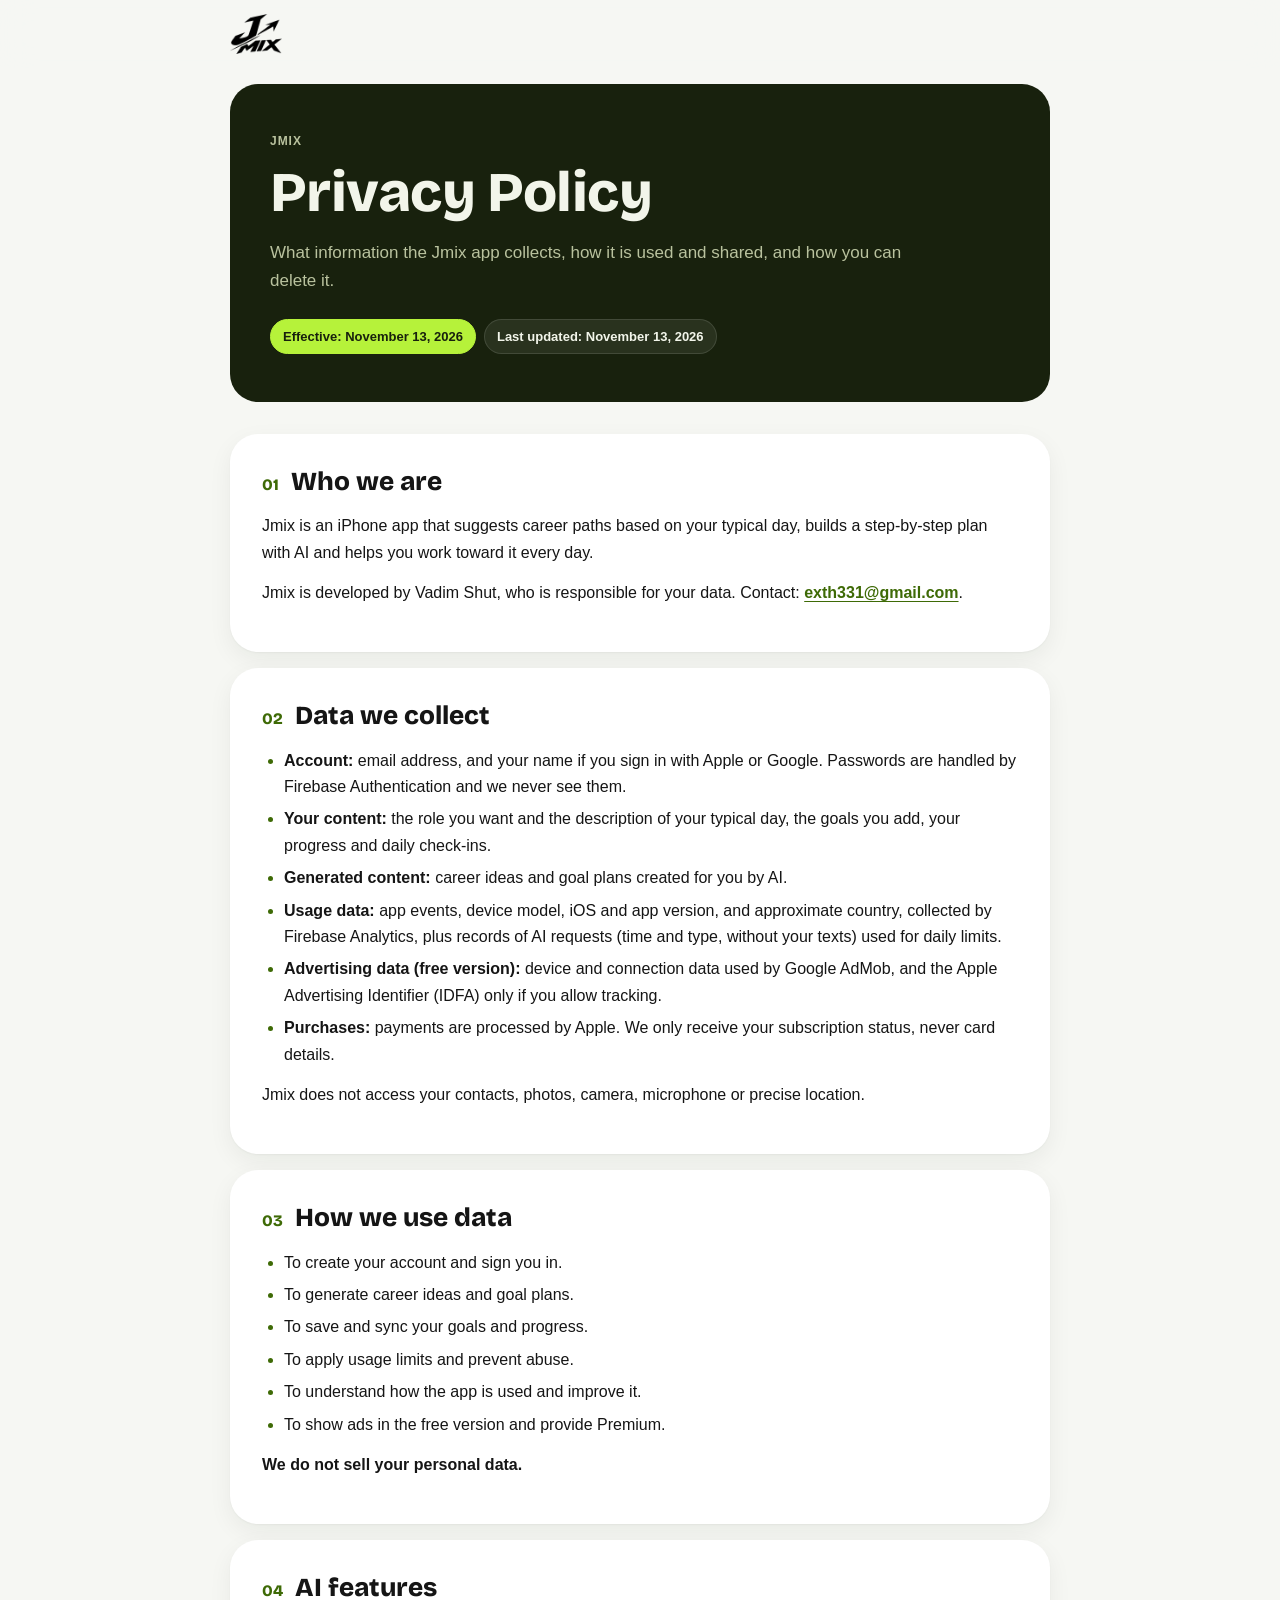
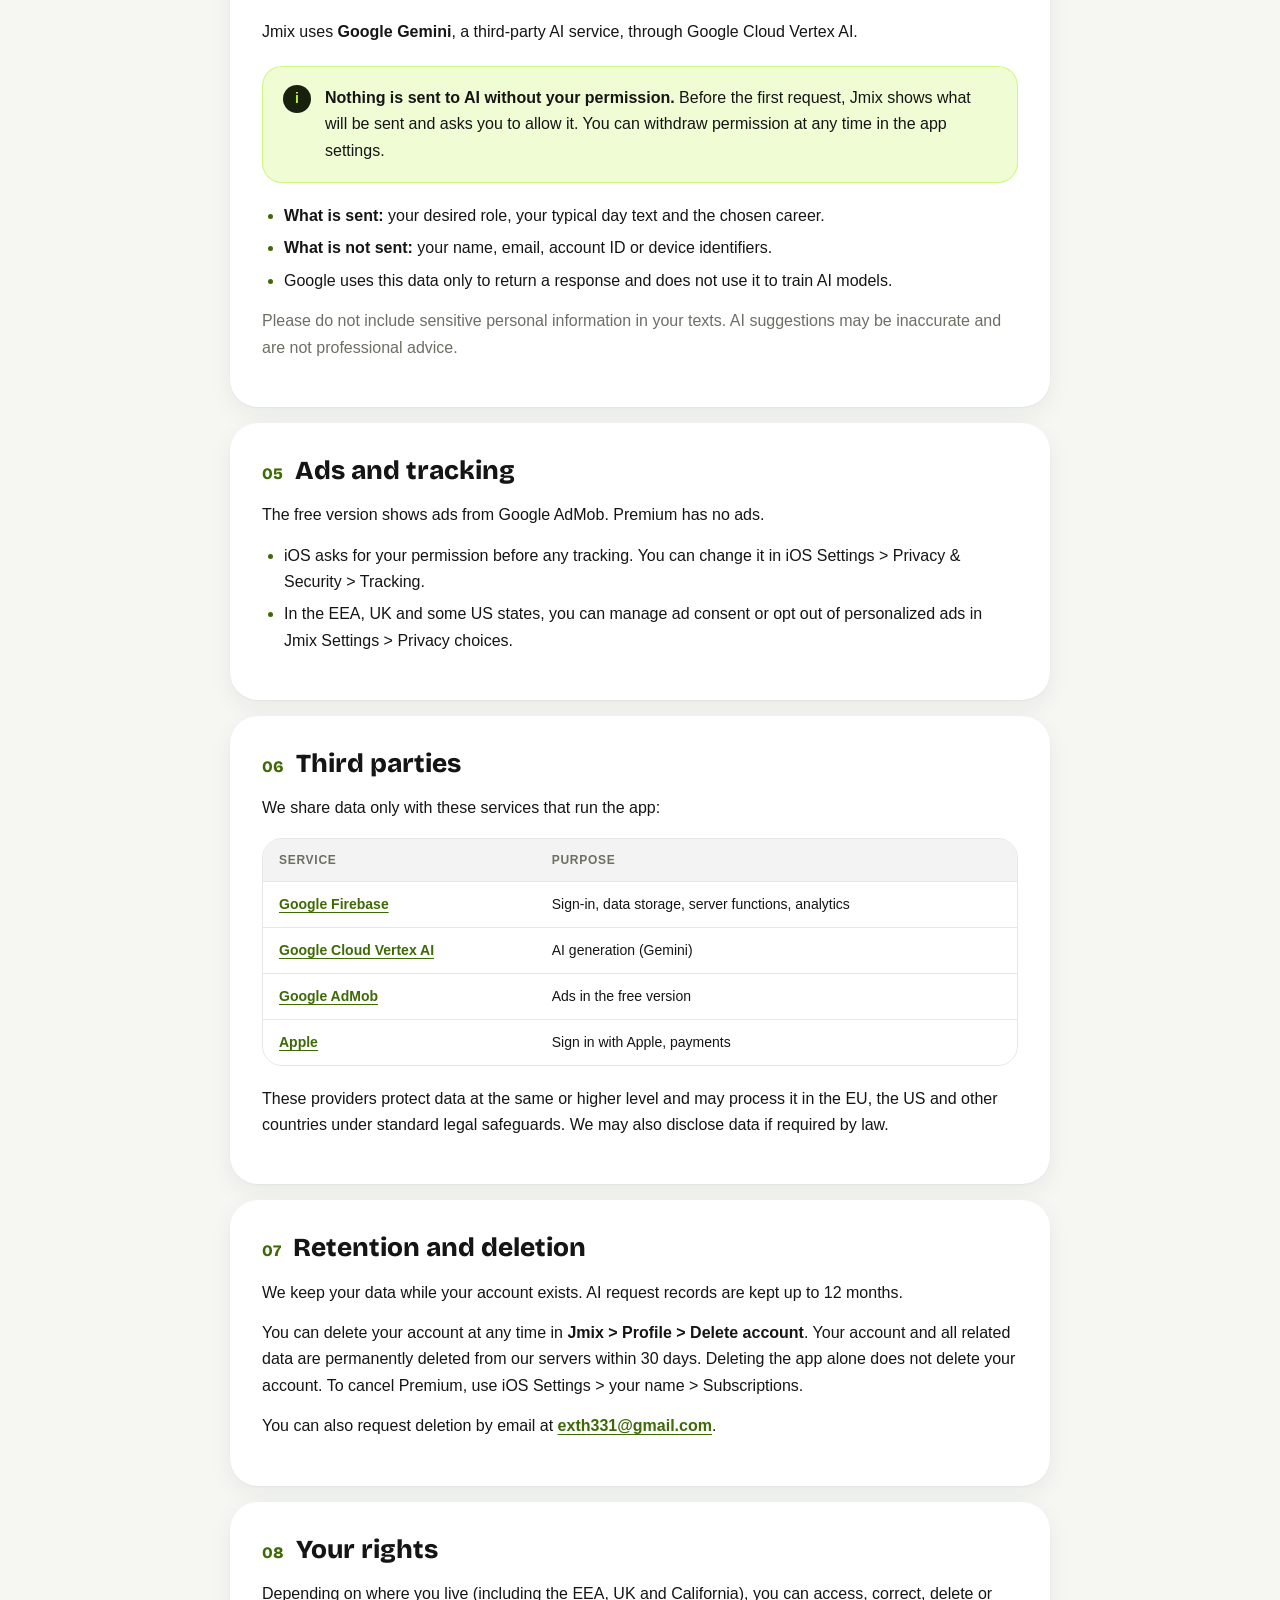
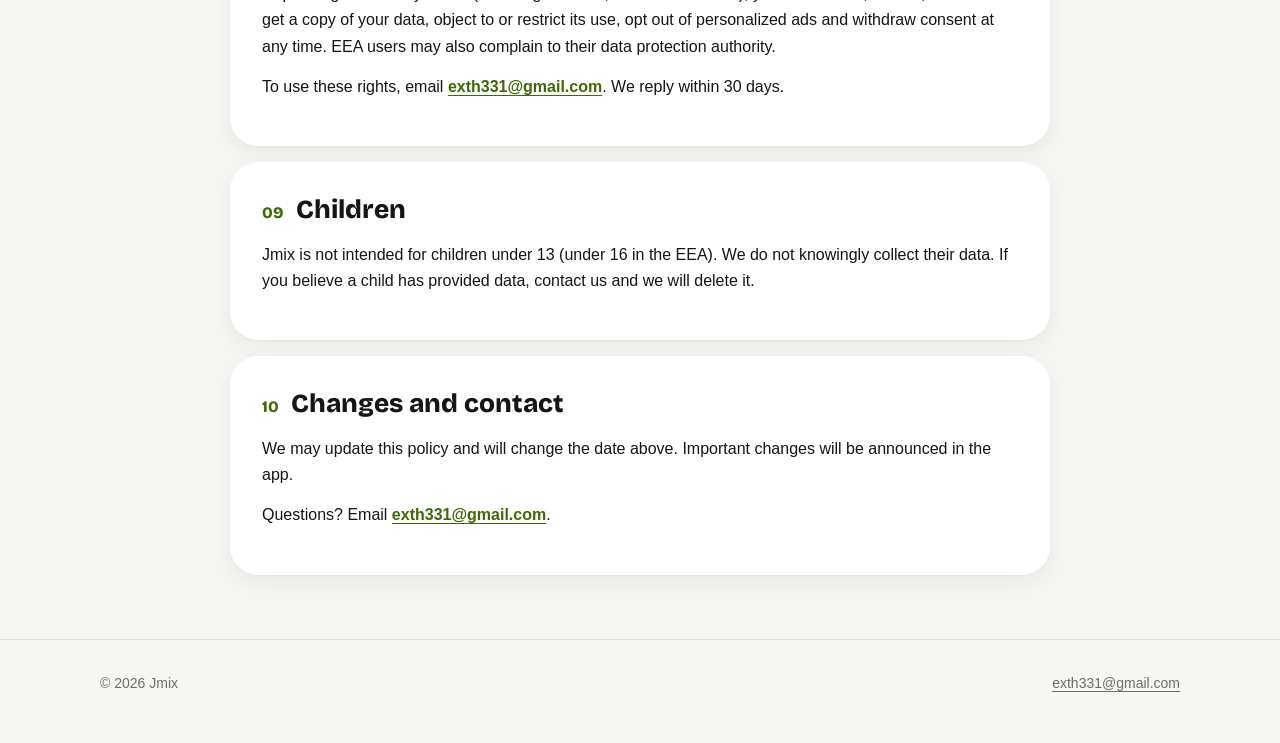
==== index.html @ 7ebbefd2 "Add Jmix privacy policy" ====
<!DOCTYPE html>
<html lang="en">
<head>
  <meta charset="utf-8">
  <meta name="viewport" content="width=device-width, initial-scale=1, viewport-fit=cover">
  <title>Privacy Policy - Jmix</title>
  <meta name="description" content="How the Jmix app collects, uses and protects your information.">
  <meta name="color-scheme" content="light dark">
  <meta name="theme-color" content="#f6f7f3" media="(prefers-color-scheme: light)">
  <meta name="theme-color" content="#050604" media="(prefers-color-scheme: dark)">
  <link rel="icon" type="image/png" href="assets/img/favicon.png">
  <link rel="apple-touch-icon" href="assets/img/apple-touch-icon.png">
  <link rel="preload" href="assets/fonts/BricolageGrotesque-ExtraBold.woff2" as="font" type="font/woff2" crossorigin>
  <link rel="stylesheet" href="assets/css/style.css">
</head>
<body>
  <div class="progress" aria-hidden="true"></div>

  <header class="site-header">
    <div class="container">
      <span class="brand">
        <img class="logo-light" src="assets/img/logo-black.png" alt="Jmix" width="240" height="182">
        <img class="logo-dark" src="assets/img/logo-white.png" alt="" width="240" height="182">
      </span>
    </div>
  </header>

  <main id="main" class="container">
    <section class="hero">
      <p class="eyebrow">Jmix</p>
      <h1>Privacy Policy</h1>
      <p class="hero-lead">What information the Jmix app collects, how it is used and shared, and how you can delete it.</p>
      <div class="meta">
        <span class="chip chip-tint">Effective: November 13, 2026</span>
        <span class="chip">Last updated: November 13, 2026</span>
      </div>
    </section>

    <div class="doc">

      <article class="content">
        <section class="section" id="who-we-are">
          <h2><span class="section-num">01</span>Who we are</h2>
          <p>Jmix is an iPhone app that suggests career paths based on your typical day, builds a step-by-step plan with AI and helps you work toward it every day.</p>
          <p>Jmix is developed by Vadim Shut, who is responsible for your data. Contact: <a href="mailto:exth331@gmail.com">exth331@gmail.com</a>.</p>
        </section>

        <section class="section" id="data-we-collect">
          <h2><span class="section-num">02</span>Data we collect</h2>
          <ul>
            <li><strong>Account:</strong> email address, and your name if you sign in with Apple or Google. Passwords are handled by Firebase Authentication and we never see them.</li>
            <li><strong>Your content:</strong> the role you want and the description of your typical day, the goals you add, your progress and daily check-ins.</li>
            <li><strong>Generated content:</strong> career ideas and goal plans created for you by AI.</li>
            <li><strong>Usage data:</strong> app events, device model, iOS and app version, and approximate country, collected by Firebase Analytics, plus records of AI requests (time and type, without your texts) used for daily limits.</li>
            <li><strong>Advertising data (free version):</strong> device and connection data used by Google AdMob, and the Apple Advertising Identifier (IDFA) only if you allow tracking.</li>
            <li><strong>Purchases:</strong> payments are processed by Apple. We only receive your subscription status, never card details.</li>
          </ul>
          <p>Jmix does not access your contacts, photos, camera, microphone or precise location.</p>
        </section>

        <section class="section" id="how-we-use">
          <h2><span class="section-num">03</span>How we use data</h2>
          <ul>
            <li>To create your account and sign you in.</li>
            <li>To generate career ideas and goal plans.</li>
            <li>To save and sync your goals and progress.</li>
            <li>To apply usage limits and prevent abuse.</li>
            <li>To understand how the app is used and improve it.</li>
            <li>To show ads in the free version and provide Premium.</li>
          </ul>
          <p><strong>We do not sell your personal data.</strong></p>
        </section>

        <section class="section" id="ai-features">
          <h2><span class="section-num">04</span>AI features</h2>
          <p>Jmix uses <strong>Google Gemini</strong>, a third-party AI service, through Google Cloud Vertex AI.</p>
          <div class="callout" role="note">
            <span class="callout-icon" aria-hidden="true">i</span>
            <p><strong>Nothing is sent to AI without your permission.</strong> Before the first request, Jmix shows what will be sent and asks you to allow it. You can withdraw permission at any time in the app settings.</p>
          </div>
          <ul>
            <li><strong>What is sent:</strong> your desired role, your typical day text and the chosen career.</li>
            <li><strong>What is not sent:</strong> your name, email, account ID or device identifiers.</li>
            <li>Google uses this data only to return a response and does not use it to train AI models.</li>
          </ul>
          <p class="muted">Please do not include sensitive personal information in your texts. AI suggestions may be inaccurate and are not professional advice.</p>
        </section>

        <section class="section" id="advertising">
          <h2><span class="section-num">05</span>Ads and tracking</h2>
          <p>The free version shows ads from Google AdMob. Premium has no ads.</p>
          <ul>
            <li>iOS asks for your permission before any tracking. You can change it in iOS Settings &gt; Privacy &amp; Security &gt; Tracking.</li>
            <li>In the EEA, UK and some US states, you can manage ad consent or opt out of personalized ads in Jmix Settings &gt; Privacy choices.</li>
          </ul>
        </section>

        <section class="section" id="third-parties">
          <h2><span class="section-num">06</span>Third parties</h2>
          <p>We share data only with these services that run the app:</p>
          <div class="table-wrap">
            <table>
              <thead>
                <tr><th scope="col">Service</th><th scope="col">Purpose</th></tr>
              </thead>
              <tbody>
                <tr><td><a href="https://firebase.google.com/support/privacy" target="_blank" rel="noopener">Google Firebase</a></td><td>Sign-in, data storage, server functions, analytics</td></tr>
                <tr><td><a href="https://cloud.google.com/terms/cloud-privacy-notice" target="_blank" rel="noopener">Google Cloud Vertex AI</a></td><td>AI generation (Gemini)</td></tr>
                <tr><td><a href="https://policies.google.com/technologies/ads" target="_blank" rel="noopener">Google AdMob</a></td><td>Ads in the free version</td></tr>
                <tr><td><a href="https://www.apple.com/legal/privacy/" target="_blank" rel="noopener">Apple</a></td><td>Sign in with Apple, payments</td></tr>
              </tbody>
            </table>
          </div>
          <p>These providers protect data at the same or higher level and may process it in the EU, the US and other countries under standard legal safeguards. We may also disclose data if required by law.</p>
        </section>

        <section class="section" id="retention">
          <h2><span class="section-num">07</span>Retention and deletion</h2>
          <p>We keep your data while your account exists. AI request records are kept up to 12 months.</p>
          <p>You can delete your account at any time in <strong>Jmix &gt; Profile &gt; Delete account</strong>. Your account and all related data are permanently deleted from our servers within 30 days. Deleting the app alone does not delete your account. To cancel Premium, use iOS Settings &gt; your name &gt; Subscriptions.</p>
          <p>You can also request deletion by email at <a href="mailto:exth331@gmail.com">exth331@gmail.com</a>.</p>
        </section>

        <section class="section" id="your-rights">
          <h2><span class="section-num">08</span>Your rights</h2>
          <p>Depending on where you live (including the EEA, UK and California), you can access, correct, delete or get a copy of your data, object to or restrict its use, opt out of personalized ads and withdraw consent at any time. EEA users may also complain to their data protection authority.</p>
          <p>To use these rights, email <a href="mailto:exth331@gmail.com">exth331@gmail.com</a>. We reply within 30 days.</p>
        </section>

        <section class="section" id="children">
          <h2><span class="section-num">09</span>Children</h2>
          <p>Jmix is not intended for children under 13 (under 16 in the EEA). We do not knowingly collect their data. If you believe a child has provided data, contact us and we will delete it.</p>
        </section>

        <section class="section" id="contact">
          <h2><span class="section-num">10</span>Changes and contact</h2>
          <p>We may update this policy and will change the date above. Important changes will be announced in the app.</p>
          <p>Questions? Email <a href="mailto:exth331@gmail.com">exth331@gmail.com</a>.</p>
        </section>
      </article>
    </div>
  </main>

  <footer class="site-footer">
    <div class="container">
      <span>&copy; <span data-year>2026</span> Jmix</span>
      <a href="mailto:exth331@gmail.com">exth331@gmail.com</a>
    </div>
  </footer>


  <script src="assets/js/main.js" defer></script>
</body>
</html>
---- assets/css/style.css ----
/* Jmix site. Colors and fonts follow the iOS app design system */

@font-face {
  font-family: "Bricolage Grotesque";
  src: url("../fonts/BricolageGrotesque-Bold.woff2") format("woff2");
  font-weight: 700;
  font-display: swap;
}

@font-face {
  font-family: "Bricolage Grotesque";
  src: url("../fonts/BricolageGrotesque-ExtraBold.woff2") format("woff2");
  font-weight: 800;
  font-display: swap;
}

:root {
  --bg-primary: #f6f7f3;
  --bg-secondary: #ffffff;
  --main-text: #151515;
  --text-secondary: #6b7062;
  --accent-text: #18210d;
  --tint: #b6f23a;
  --sf-on-light: #3e6a06;
  --sf-on-dark: #b9c29e;
  --border: rgba(24, 33, 13, 0.1);
  --shadow: 0 1px 2px rgba(24, 33, 13, 0.04), 0 8px 24px rgba(24, 33, 13, 0.06);

  --font-display: "Bricolage Grotesque", -apple-system, BlinkMacSystemFont, "Segoe UI", sans-serif;
  --font-body: -apple-system, BlinkMacSystemFont, "SF Pro Text", "Segoe UI", Roboto, Helvetica, Arial, sans-serif;

  --radius-l: 28px;
  --radius-m: 20px;
  --radius-s: 12px;
  --content: 1120px;
  --header-h: 68px;
}

@media (prefers-color-scheme: dark) {
  :root {
    --bg-primary: #050604;
    --bg-secondary: #15180f;
    --main-text: #f2f5ea;
    --text-secondary: #8d9384;
    --sf-on-light: #90c227;
    --border: rgba(242, 245, 234, 0.1);
    --shadow: none;
  }

  .hero {
    border: 1px solid rgba(182, 242, 58, 0.14);
  }
}

*,
*::before,
*::after {
  box-sizing: border-box;
}

html {
  scroll-behavior: smooth;
  scroll-padding-top: calc(var(--header-h) + 20px);
  -webkit-text-size-adjust: 100%;
}

@media (prefers-reduced-motion: reduce) {
  html {
    scroll-behavior: auto;
  }
}

body {
  margin: 0;
  background: var(--bg-primary);
  color: var(--main-text);
  font-family: var(--font-body);
  font-size: 16px;
  line-height: 1.65;
  -webkit-font-smoothing: antialiased;
}

img {
  max-width: 100%;
  display: block;
}

a {
  color: var(--sf-on-light);
  font-weight: 600;
  text-decoration: underline;
  text-decoration-thickness: 1px;
  text-underline-offset: 3px;
}

a:hover {
  text-decoration-thickness: 2px;
}

:focus-visible {
  outline: 3px solid var(--tint);
  outline-offset: 2px;
  border-radius: 6px;
}

.skip-link {
  position: absolute;
  left: 16px;
  top: -60px;
  z-index: 100;
  padding: 10px 16px;
  border-radius: var(--radius-s);
  background: var(--tint);
  color: var(--accent-text);
}

.skip-link:focus {
  top: 12px;
}

.container {
  width: 100%;
  max-width: var(--content);
  margin: 0 auto;
  padding: 0 20px;
}

/* Reading progress */
.progress {
  position: fixed;
  inset: 0 0 auto 0;
  height: 3px;
  z-index: 60;
  background: var(--tint);
  transform-origin: left;
  transform: scaleX(0);
}

/* Header */
.site-header {
  position: sticky;
  top: 0;
  z-index: 50;
  height: var(--header-h);
  background: color-mix(in srgb, var(--bg-primary) 82%, transparent);
  backdrop-filter: saturate(160%) blur(16px);
  -webkit-backdrop-filter: saturate(160%) blur(16px);
  border-bottom: 1px solid transparent;
  transition: border-color 0.2s;
}

.site-header.is-scrolled {
  border-bottom-color: var(--border);
}

.site-header .container {
  height: 100%;
  display: flex;
  align-items: center;
  justify-content: space-between;
  gap: 16px;
}

.brand {
  display: flex;
  align-items: center;
  text-decoration: none;
}

.brand img {
  height: 40px;
  width: auto;
}

.logo-light {
  display: block;
}

.logo-dark {
  display: none;
}

@media (prefers-color-scheme: dark) {
  .logo-light {
    display: none;
  }

  .logo-dark {
    display: block;
  }
}

.nav {
  display: flex;
  gap: 4px;
}

.nav a {
  padding: 8px 14px;
  border-radius: 999px;
  color: var(--text-secondary);
  font-size: 14px;
  text-decoration: none;
  transition: background 0.15s, color 0.15s;
}

.nav a:hover {
  color: var(--main-text);
  background: var(--border);
}

.nav a[aria-current="page"] {
  color: var(--accent-text);
  background: var(--tint);
}

/* Hero */
.hero {
  margin-top: 16px;
  padding: 48px 40px;
  border-radius: var(--radius-l);
  background: var(--accent-text);
  color: #f2f5ea;
  position: relative;
  overflow: hidden;
}

.eyebrow {
  margin: 0 0 12px;
  color: var(--sf-on-dark);
  font-size: 12px;
  font-weight: 700;
  letter-spacing: 0.08em;
  text-transform: uppercase;
}

.hero h1 {
  margin: 0;
  font-family: var(--font-display);
  font-weight: 800;
  font-size: clamp(36px, 6vw, 56px);
  line-height: 1.05;
  letter-spacing: -0.01em;
}

.hero-lead {
  max-width: 640px;
  margin: 16px 0 0;
  color: var(--sf-on-dark);
  font-size: 17px;
}

.meta {
  display: flex;
  flex-wrap: wrap;
  gap: 8px;
  margin-top: 24px;
}

.chip {
  display: inline-flex;
  align-items: center;
  gap: 6px;
  padding: 6px 12px;
  border-radius: 999px;
  background: rgba(242, 245, 234, 0.08);
  border: 1px solid rgba(242, 245, 234, 0.12);
  color: #f2f5ea;
  font-size: 13px;
  font-weight: 600;
}

.chip-tint {
  background: var(--tint);
  border-color: var(--tint);
  color: var(--accent-text);
}

/* Layout */
.doc {
  display: grid;
  grid-template-columns: 260px minmax(0, 1fr);
  gap: 32px;
  margin: 32px auto 64px;
}

.toc {
  position: sticky;
  top: calc(var(--header-h) + 20px);
  align-self: start;
  max-height: calc(100vh - var(--header-h) - 40px);
  overflow-y: auto;
  padding: 20px;
  border-radius: var(--radius-m);
  background: var(--bg-secondary);
  box-shadow: var(--shadow);
}

.toc-title {
  margin: 0 0 8px;
  color: var(--text-secondary);
  font-size: 12px;
  font-weight: 700;
  letter-spacing: 0.08em;
  text-transform: uppercase;
}

.toc ol {
  margin: 0;
  padding: 0;
  list-style: none;
  counter-reset: toc;
}

.toc li {
  counter-increment: toc;
}

.toc a {
  display: flex;
  gap: 10px;
  padding: 7px 10px;
  border-radius: 10px;
  color: var(--text-secondary);
  font-size: 14px;
  font-weight: 500;
  line-height: 1.35;
  text-decoration: none;
  transition: background 0.15s, color 0.15s;
}

.toc a::before {
  content: counter(toc, decimal-leading-zero);
  flex: none;
  min-width: 20px;
  font-variant-numeric: tabular-nums;
  opacity: 0.6;
}

.toc a:hover {
  color: var(--main-text);
  background: var(--border);
}

.toc a.is-active {
  color: var(--accent-text);
  background: var(--tint);
  font-weight: 600;
}

.toc-toggle {
  display: none;
}

/* Sections */
.section {
  padding: 32px;
  margin-bottom: 16px;
  border-radius: var(--radius-l);
  background: var(--bg-secondary);
  box-shadow: var(--shadow);
}

.section h2 {
  display: flex;
  align-items: baseline;
  gap: 12px;
  margin: 0 0 16px;
  font-family: var(--font-display);
  font-weight: 800;
  font-size: 26px;
  line-height: 1.2;
}

.section-num {
  flex: none;
  color: var(--sf-on-light);
  font-size: 16px;
}

.anchor {
  margin-left: auto;
  padding: 2px 8px;
  border: 0;
  border-radius: 8px;
  background: none;
  color: var(--text-secondary);
  font: 600 13px var(--font-body);
  cursor: pointer;
  opacity: 0;
  transition: opacity 0.15s, background 0.15s;
}

.section:hover .anchor,
.anchor:focus-visible {
  opacity: 1;
}

.anchor:hover {
  background: var(--border);
}

.section h3 {
  margin: 28px 0 8px;
  font-family: var(--font-display);
  font-weight: 700;
  font-size: 19px;
}

.section p,
.section ul {
  margin: 0 0 14px;
}

.section ul {
  padding-left: 22px;
}

.section li {
  margin-bottom: 6px;
}

.section li::marker {
  color: var(--sf-on-light);
}

.muted {
  color: var(--text-secondary);
}

.callout {
  display: flex;
  gap: 14px;
  margin: 20px 0;
  padding: 18px 20px;
  border-radius: var(--radius-m);
  background: color-mix(in srgb, var(--tint) 22%, var(--bg-secondary));
  border: 1px solid color-mix(in srgb, var(--tint) 55%, transparent);
}

.callout-icon {
  flex: none;
  width: 28px;
  height: 28px;
  display: grid;
  place-items: center;
  border-radius: 50%;
  background: var(--accent-text);
  color: var(--tint);
  font-weight: 800;
  font-size: 14px;
}

.callout p:last-child {
  margin-bottom: 0;
}

/* Tables */
.table-wrap {
  margin: 16px 0 20px;
  overflow-x: auto;
  border: 1px solid var(--border);
  border-radius: var(--radius-m);
}

table {
  width: 100%;
  border-collapse: collapse;
  font-size: 14px;
  line-height: 1.5;
}

th,
td {
  padding: 12px 16px;
  text-align: left;
  vertical-align: top;
  border-bottom: 1px solid var(--border);
}

tr:last-child td {
  border-bottom: 0;
}

th {
  background: color-mix(in srgb, var(--border) 50%, var(--bg-secondary));
  color: var(--text-secondary);
  font-size: 12px;
  font-weight: 700;
  letter-spacing: 0.06em;
  text-transform: uppercase;
  white-space: nowrap;
}

td:first-child {
  font-weight: 600;
  min-width: 150px;
}

/* Footer */
.site-footer {
  padding: 32px 0 48px;
  border-top: 1px solid var(--border);
  color: var(--text-secondary);
  font-size: 14px;
}

.site-footer .container {
  display: flex;
  flex-wrap: wrap;
  justify-content: space-between;
  gap: 12px;
}

.site-footer nav {
  display: flex;
  flex-wrap: wrap;
  gap: 16px;
}

.site-footer a {
  color: var(--text-secondary);
  font-weight: 500;
}

/* Back to top */
.to-top {
  position: fixed;
  right: 20px;
  bottom: 20px;
  z-index: 40;
  width: 48px;
  height: 48px;
  display: grid;
  place-items: center;
  border: 0;
  border-radius: 50%;
  background: var(--accent-text);
  color: var(--tint);
  box-shadow: 0 6px 20px rgba(0, 0, 0, 0.2);
  cursor: pointer;
  opacity: 0;
  transform: translateY(12px);
  pointer-events: none;
  transition: opacity 0.2s, transform 0.2s;
}

.to-top.is-visible {
  opacity: 1;
  transform: none;
  pointer-events: auto;
}

.toast {
  position: fixed;
  left: 50%;
  bottom: 24px;
  z-index: 70;
  padding: 10px 18px;
  border-radius: 999px;
  background: var(--accent-text);
  color: #f2f5ea;
  font-size: 14px;
  font-weight: 600;
  opacity: 0;
  transform: translate(-50%, 12px);
  pointer-events: none;
  transition: opacity 0.2s, transform 0.2s;
}

.toast.is-visible {
  opacity: 1;
  transform: translate(-50%, 0);
}

/* Mobile */
@media (max-width: 900px) {
  .doc {
    grid-template-columns: 1fr;
    gap: 16px;
  }

  .toc {
    position: static;
    max-height: none;
    padding: 0;
    overflow: hidden;
  }

  .toc-toggle {
    display: flex;
    width: 100%;
    align-items: center;
    justify-content: space-between;
    padding: 16px 20px;
    border: 0;
    background: none;
    color: var(--main-text);
    font: 700 16px var(--font-display);
    cursor: pointer;
  }

  .toc-toggle .chevron {
    transition: transform 0.2s;
  }

  .toc.is-open .toc-toggle .chevron {
    transform: rotate(180deg);
  }

  .toc .toc-title {
    display: none;
  }

  .toc ol {
    display: none;
    padding: 0 12px 12px;
  }

  .toc.is-open ol {
    display: block;
  }
}

@media (max-width: 600px) {
  .hero {
    padding: 36px 22px;
    border-radius: var(--radius-m);
  }

  .section {
    padding: 24px 20px;
    border-radius: var(--radius-m);
  }

  .section h2 {
    font-size: 22px;
  }

  .anchor {
    display: none;
  }
}

@media print {
  .site-header,
  .toc,
  .to-top,
  .progress,
  .anchor {
    display: none !important;
  }

  body {
    background: #fff;
    color: #000;
  }

  .doc {
    display: block;
  }

  .hero {
    background: none;
    color: #000;
    padding: 0;
  }

  .hero-lead {
    color: #000;
  }

  .section {
    box-shadow: none;
    padding: 0;
    margin-bottom: 24px;
  }
}

/* Single page: one centered column */
main.container,
.site-header .container {
  max-width: 860px;
}

.doc {
  display: block;
}
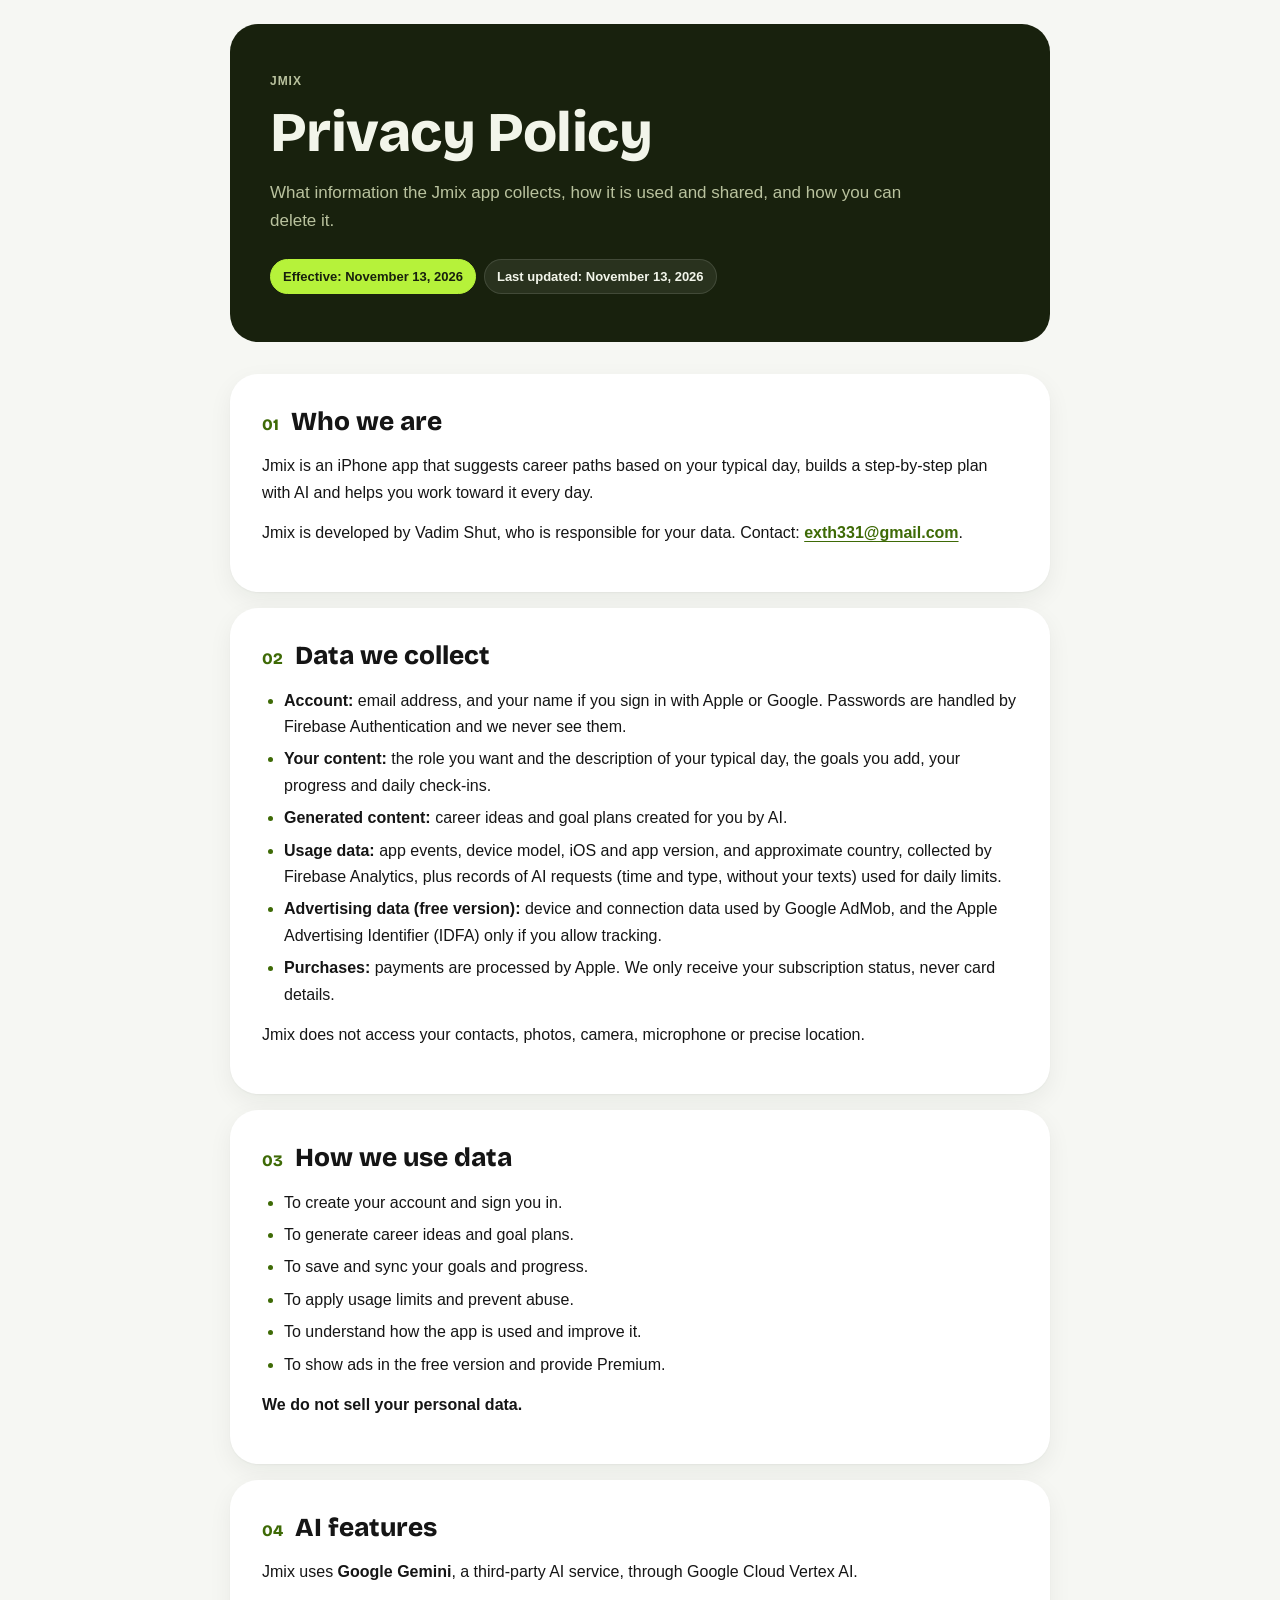
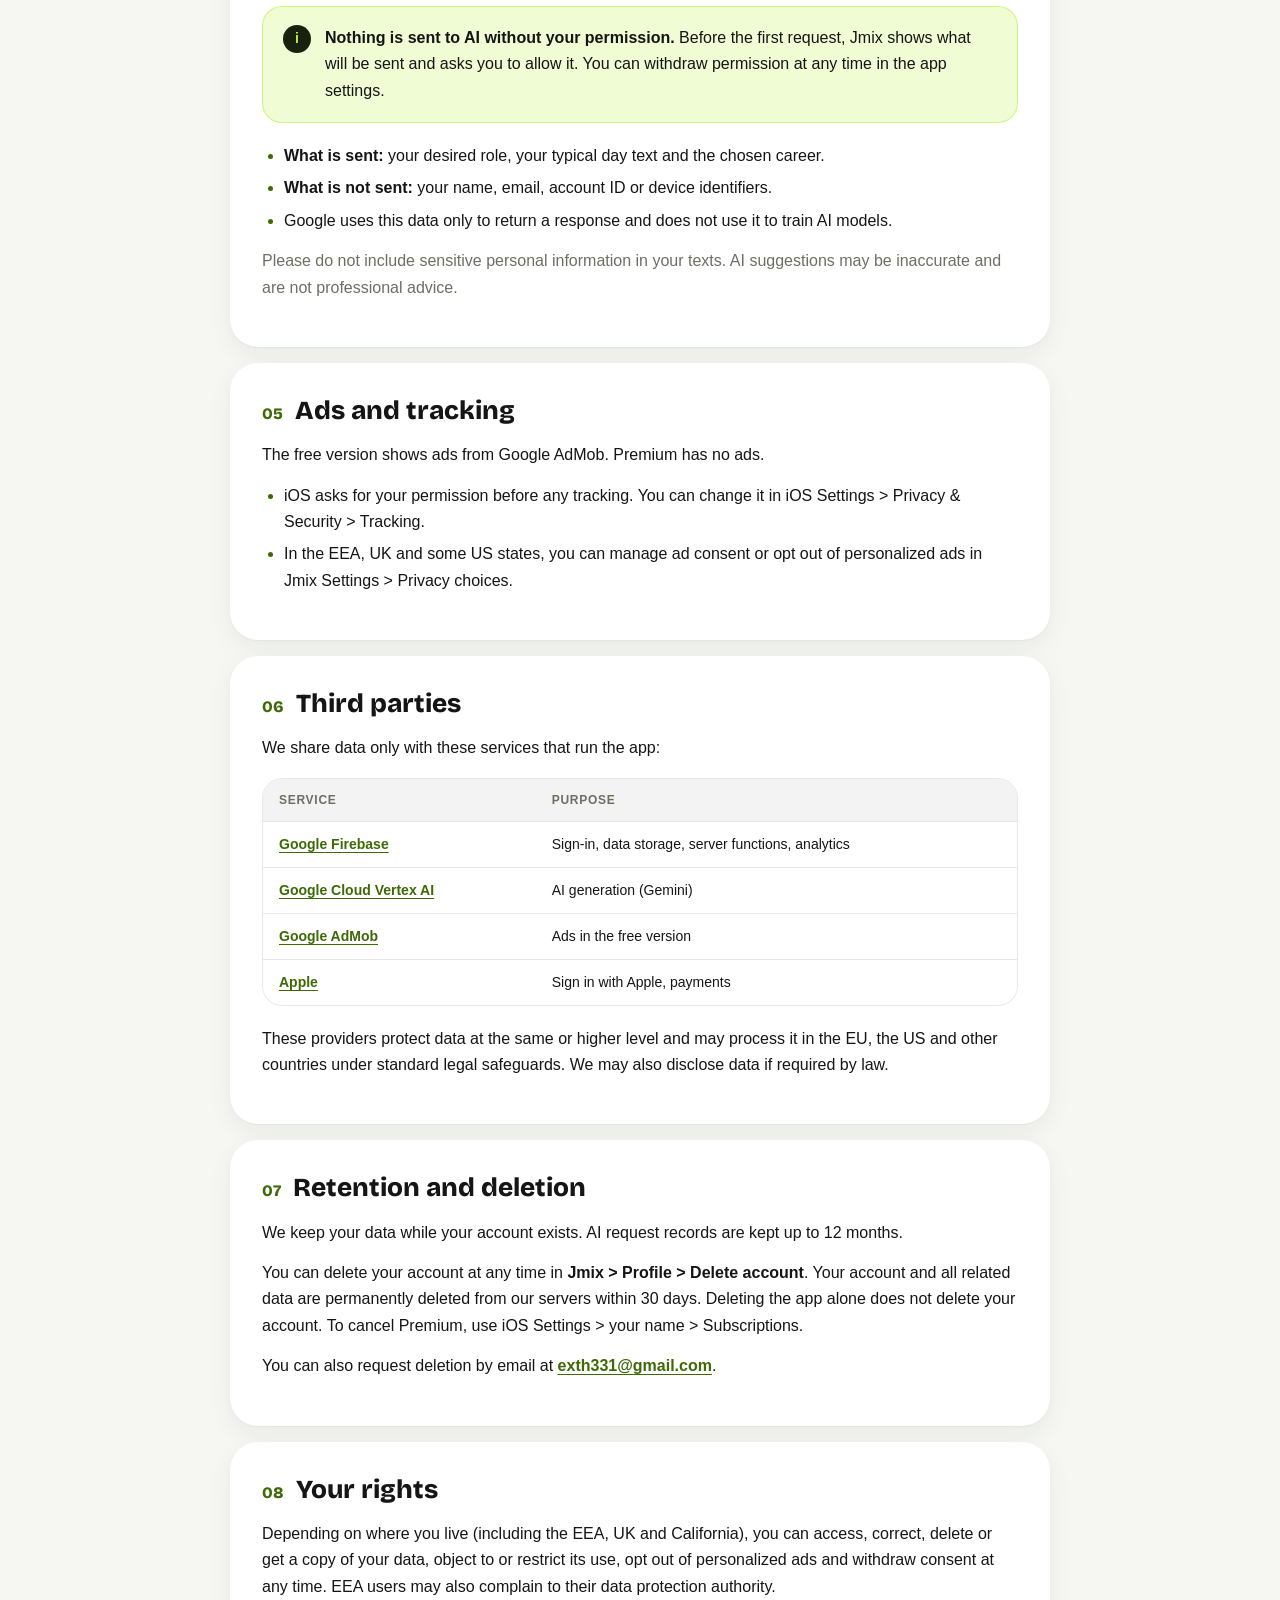
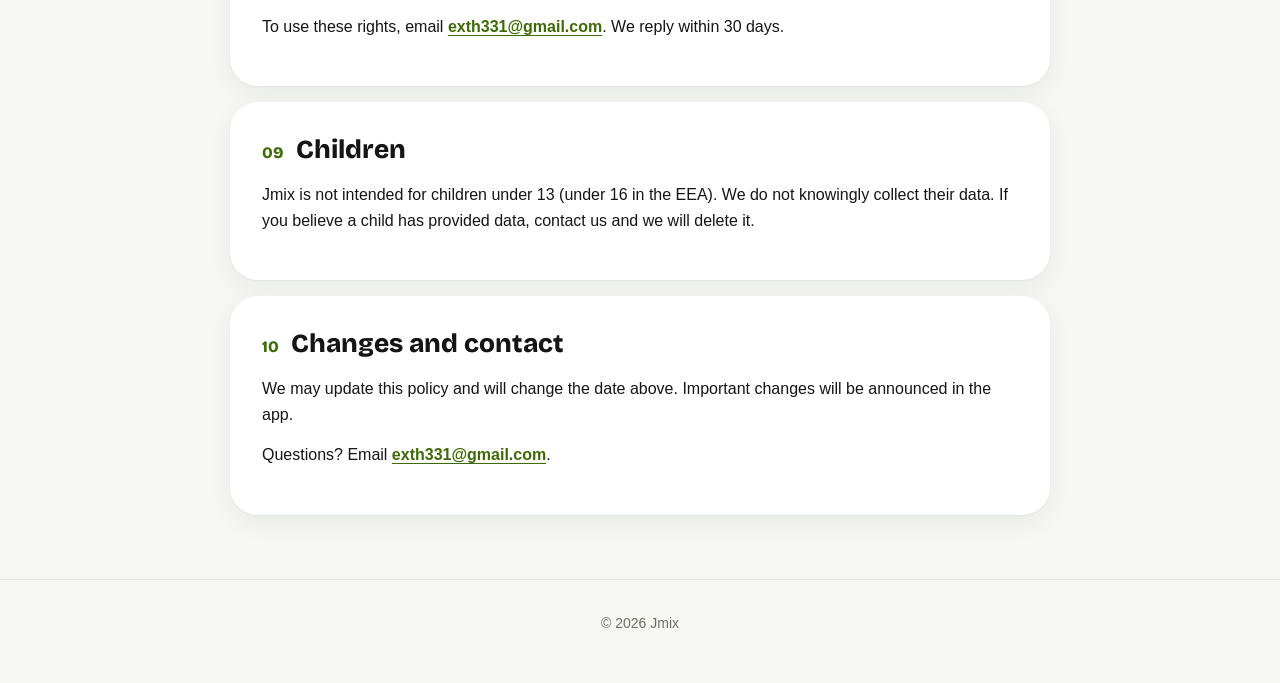
==== commit 81caab60: "Remove header and email from footer" ====
--- a/index.html
+++ b/index.html
@@ -15,15 +15,6 @@
 </head>
 <body>
   <div class="progress" aria-hidden="true"></div>
-
-  <header class="site-header">
-    <div class="container">
-      <span class="brand">
-        <img class="logo-light" src="assets/img/logo-black.png" alt="Jmix" width="240" height="182">
-        <img class="logo-dark" src="assets/img/logo-white.png" alt="" width="240" height="182">
-      </span>
-    </div>
-  </header>
 
   <main id="main" class="container">
     <section class="hero">
@@ -144,7 +135,6 @@
   <footer class="site-footer">
     <div class="container">
       <span>&copy; <span data-year>2026</span> Jmix</span>
-      <a href="mailto:exth331@gmail.com">exth331@gmail.com</a>
     </div>
   </footer>
 
--- a/assets/css/style.css
+++ b/assets/css/style.css
@@ -33,7 +33,6 @@
   --radius-m: 20px;
   --radius-s: 12px;
   --content: 1120px;
-  --header-h: 68px;
 }
 
 @media (prefers-color-scheme: dark) {
@@ -60,7 +59,7 @@
 
 html {
   scroll-behavior: smooth;
-  scroll-padding-top: calc(var(--header-h) + 20px);
+  scroll-padding-top: 20px;
   -webkit-text-size-adjust: 100%;
 }
 
@@ -136,87 +135,9 @@
   transform: scaleX(0);
 }
 
-/* Header */
-.site-header {
-  position: sticky;
-  top: 0;
-  z-index: 50;
-  height: var(--header-h);
-  background: color-mix(in srgb, var(--bg-primary) 82%, transparent);
-  backdrop-filter: saturate(160%) blur(16px);
-  -webkit-backdrop-filter: saturate(160%) blur(16px);
-  border-bottom: 1px solid transparent;
-  transition: border-color 0.2s;
-}
-
-.site-header.is-scrolled {
-  border-bottom-color: var(--border);
-}
-
-.site-header .container {
-  height: 100%;
-  display: flex;
-  align-items: center;
-  justify-content: space-between;
-  gap: 16px;
-}
-
-.brand {
-  display: flex;
-  align-items: center;
-  text-decoration: none;
-}
-
-.brand img {
-  height: 40px;
-  width: auto;
-}
-
-.logo-light {
-  display: block;
-}
-
-.logo-dark {
-  display: none;
-}
-
-@media (prefers-color-scheme: dark) {
-  .logo-light {
-    display: none;
-  }
-
-  .logo-dark {
-    display: block;
-  }
-}
-
-.nav {
-  display: flex;
-  gap: 4px;
-}
-
-.nav a {
-  padding: 8px 14px;
-  border-radius: 999px;
-  color: var(--text-secondary);
-  font-size: 14px;
-  text-decoration: none;
-  transition: background 0.15s, color 0.15s;
-}
-
-.nav a:hover {
-  color: var(--main-text);
-  background: var(--border);
-}
-
-.nav a[aria-current="page"] {
-  color: var(--accent-text);
-  background: var(--tint);
-}
-
 /* Hero */
 .hero {
-  margin-top: 16px;
+  margin-top: 24px;
   padding: 48px 40px;
   border-radius: var(--radius-l);
   background: var(--accent-text);
@@ -278,78 +199,7 @@
 
 /* Layout */
 .doc {
-  display: grid;
-  grid-template-columns: 260px minmax(0, 1fr);
-  gap: 32px;
   margin: 32px auto 64px;
-}
-
-.toc {
-  position: sticky;
-  top: calc(var(--header-h) + 20px);
-  align-self: start;
-  max-height: calc(100vh - var(--header-h) - 40px);
-  overflow-y: auto;
-  padding: 20px;
-  border-radius: var(--radius-m);
-  background: var(--bg-secondary);
-  box-shadow: var(--shadow);
-}
-
-.toc-title {
-  margin: 0 0 8px;
-  color: var(--text-secondary);
-  font-size: 12px;
-  font-weight: 700;
-  letter-spacing: 0.08em;
-  text-transform: uppercase;
-}
-
-.toc ol {
-  margin: 0;
-  padding: 0;
-  list-style: none;
-  counter-reset: toc;
-}
-
-.toc li {
-  counter-increment: toc;
-}
-
-.toc a {
-  display: flex;
-  gap: 10px;
-  padding: 7px 10px;
-  border-radius: 10px;
-  color: var(--text-secondary);
-  font-size: 14px;
-  font-weight: 500;
-  line-height: 1.35;
-  text-decoration: none;
-  transition: background 0.15s, color 0.15s;
-}
-
-.toc a::before {
-  content: counter(toc, decimal-leading-zero);
-  flex: none;
-  min-width: 20px;
-  font-variant-numeric: tabular-nums;
-  opacity: 0.6;
-}
-
-.toc a:hover {
-  color: var(--main-text);
-  background: var(--border);
-}
-
-.toc a.is-active {
-  color: var(--accent-text);
-  background: var(--tint);
-  font-weight: 600;
-}
-
-.toc-toggle {
-  display: none;
 }
 
 /* Sections */
@@ -376,28 +226,6 @@
   flex: none;
   color: var(--sf-on-light);
   font-size: 16px;
-}
-
-.anchor {
-  margin-left: auto;
-  padding: 2px 8px;
-  border: 0;
-  border-radius: 8px;
-  background: none;
-  color: var(--text-secondary);
-  font: 600 13px var(--font-body);
-  cursor: pointer;
-  opacity: 0;
-  transition: opacity 0.15s, background 0.15s;
-}
-
-.section:hover .anchor,
-.anchor:focus-visible {
-  opacity: 1;
-}
-
-.anchor:hover {
-  background: var(--border);
 }
 
 .section h3 {
@@ -506,122 +334,10 @@
 }
 
 .site-footer .container {
-  display: flex;
-  flex-wrap: wrap;
-  justify-content: space-between;
-  gap: 12px;
-}
-
-.site-footer nav {
-  display: flex;
-  flex-wrap: wrap;
-  gap: 16px;
-}
-
-.site-footer a {
-  color: var(--text-secondary);
-  font-weight: 500;
-}
-
-/* Back to top */
-.to-top {
-  position: fixed;
-  right: 20px;
-  bottom: 20px;
-  z-index: 40;
-  width: 48px;
-  height: 48px;
-  display: grid;
-  place-items: center;
-  border: 0;
-  border-radius: 50%;
-  background: var(--accent-text);
-  color: var(--tint);
-  box-shadow: 0 6px 20px rgba(0, 0, 0, 0.2);
-  cursor: pointer;
-  opacity: 0;
-  transform: translateY(12px);
-  pointer-events: none;
-  transition: opacity 0.2s, transform 0.2s;
-}
-
-.to-top.is-visible {
-  opacity: 1;
-  transform: none;
-  pointer-events: auto;
-}
-
-.toast {
-  position: fixed;
-  left: 50%;
-  bottom: 24px;
-  z-index: 70;
-  padding: 10px 18px;
-  border-radius: 999px;
-  background: var(--accent-text);
-  color: #f2f5ea;
-  font-size: 14px;
-  font-weight: 600;
-  opacity: 0;
-  transform: translate(-50%, 12px);
-  pointer-events: none;
-  transition: opacity 0.2s, transform 0.2s;
-}
-
-.toast.is-visible {
-  opacity: 1;
-  transform: translate(-50%, 0);
+  text-align: center;
 }
 
 /* Mobile */
-@media (max-width: 900px) {
-  .doc {
-    grid-template-columns: 1fr;
-    gap: 16px;
-  }
-
-  .toc {
-    position: static;
-    max-height: none;
-    padding: 0;
-    overflow: hidden;
-  }
-
-  .toc-toggle {
-    display: flex;
-    width: 100%;
-    align-items: center;
-    justify-content: space-between;
-    padding: 16px 20px;
-    border: 0;
-    background: none;
-    color: var(--main-text);
-    font: 700 16px var(--font-display);
-    cursor: pointer;
-  }
-
-  .toc-toggle .chevron {
-    transition: transform 0.2s;
-  }
-
-  .toc.is-open .toc-toggle .chevron {
-    transform: rotate(180deg);
-  }
-
-  .toc .toc-title {
-    display: none;
-  }
-
-  .toc ol {
-    display: none;
-    padding: 0 12px 12px;
-  }
-
-  .toc.is-open ol {
-    display: block;
-  }
-}
-
 @media (max-width: 600px) {
   .hero {
     padding: 36px 22px;
@@ -636,18 +352,10 @@
   .section h2 {
     font-size: 22px;
   }
-
-  .anchor {
-    display: none;
-  }
 }
 
 @media print {
-  .site-header,
-  .toc,
-  .to-top,
-  .progress,
-  .anchor {
+  .progress {
     display: none !important;
   }
 
@@ -678,11 +386,6 @@
 }
 
 /* Single page: one centered column */
-main.container,
-.site-header .container {
+main.container {
   max-width: 860px;
 }
-
-.doc {
-  display: block;
-}
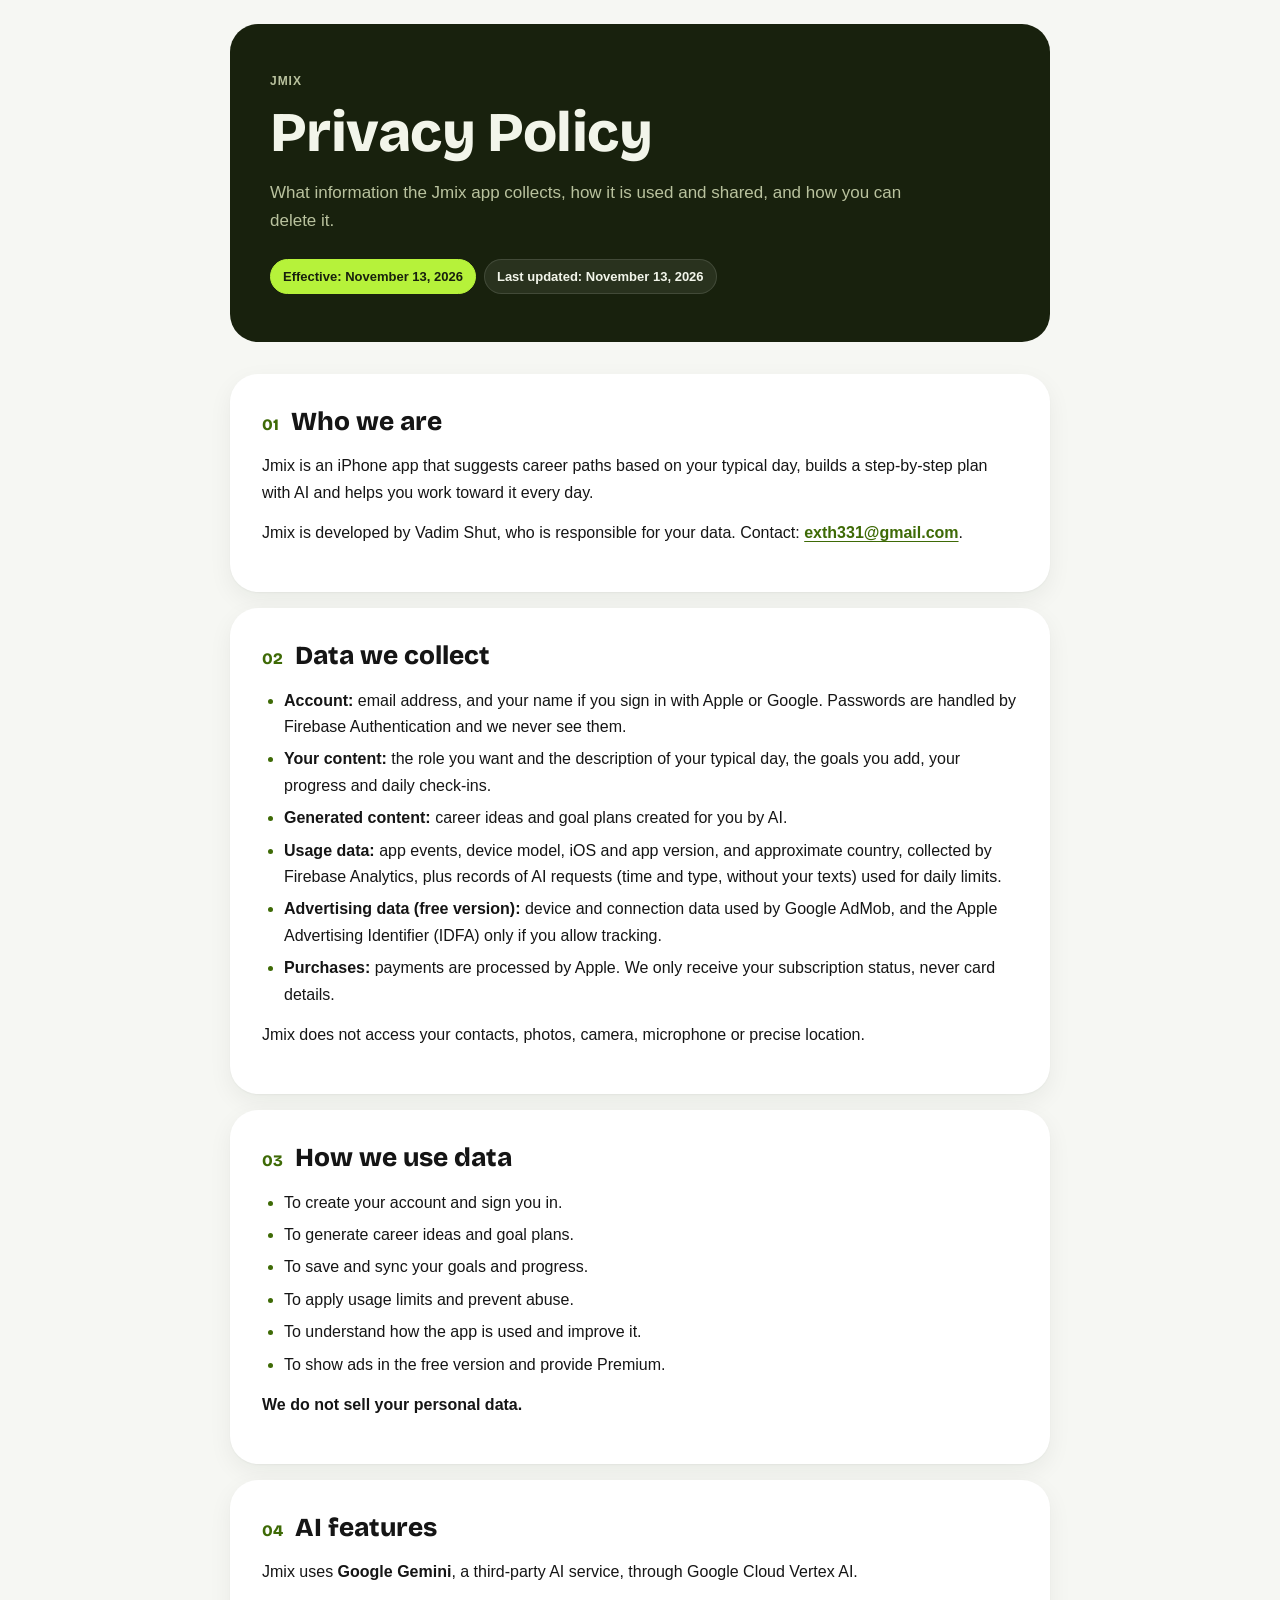
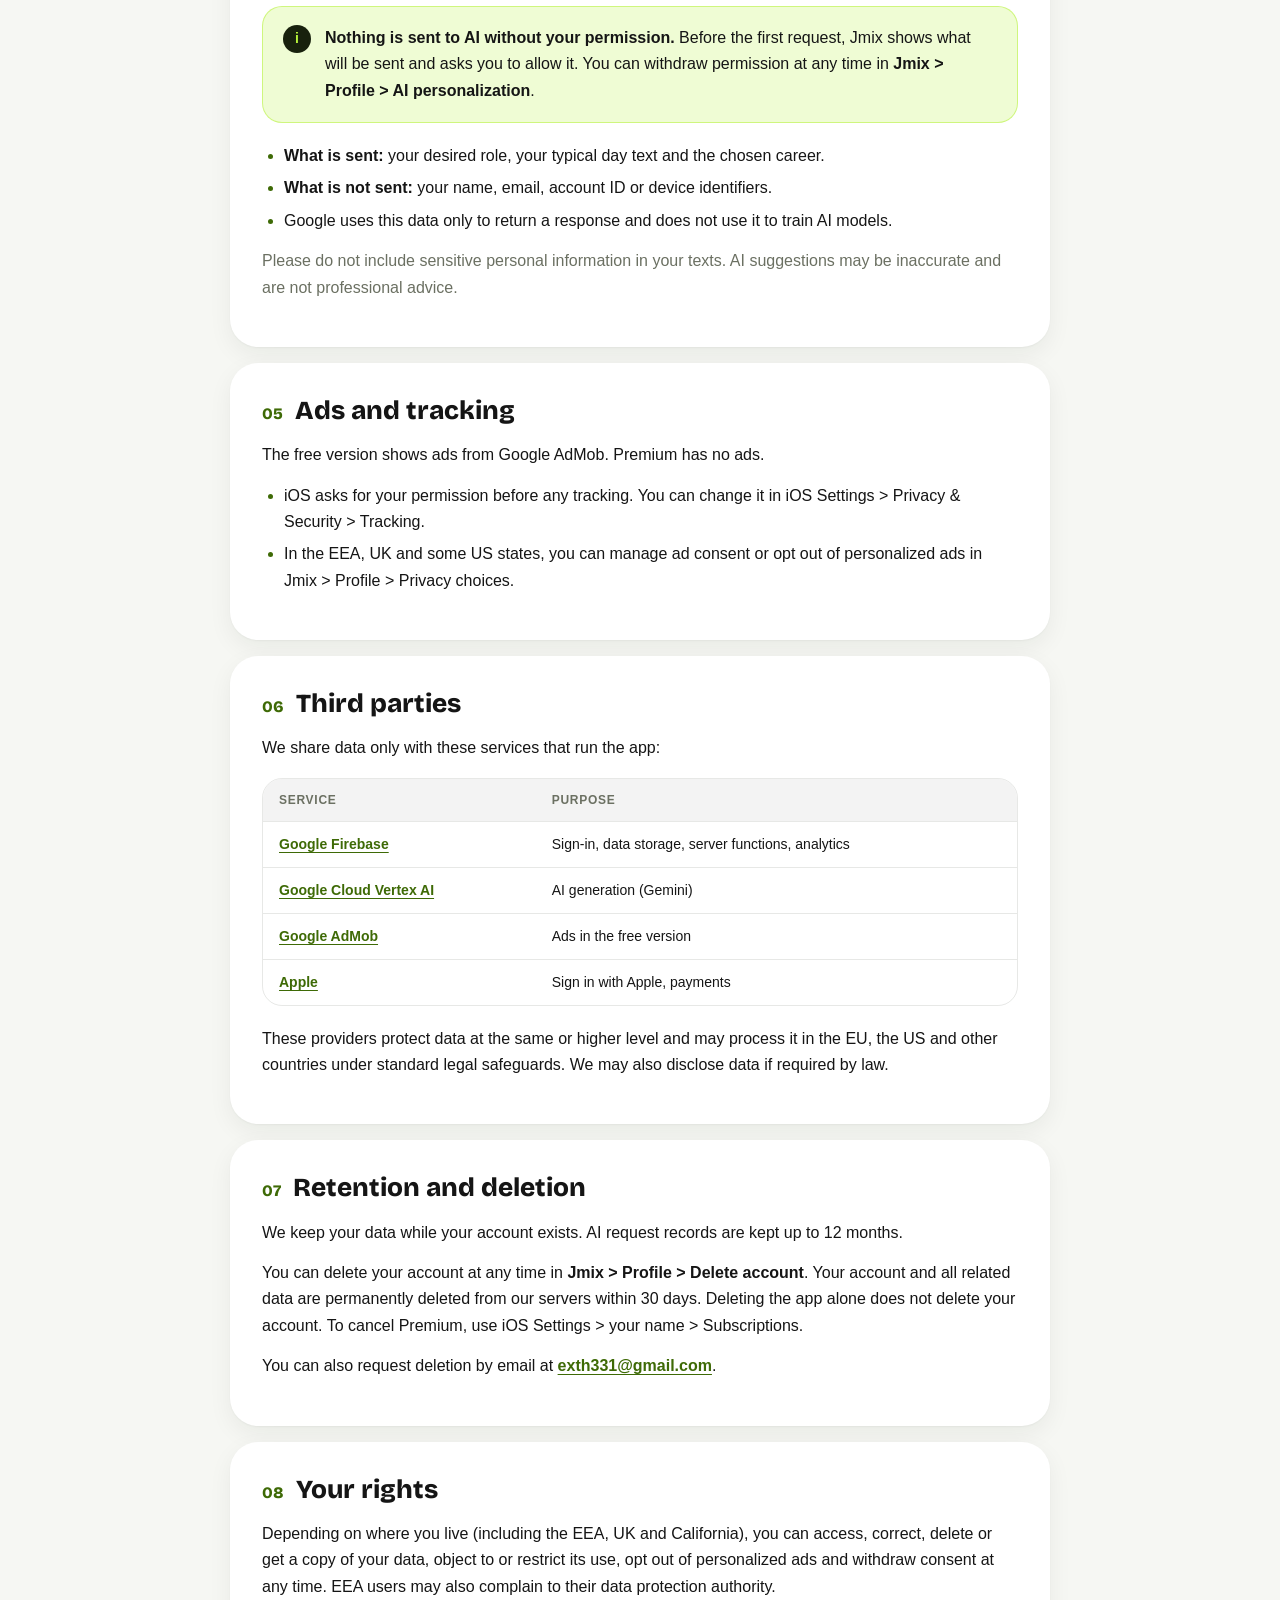
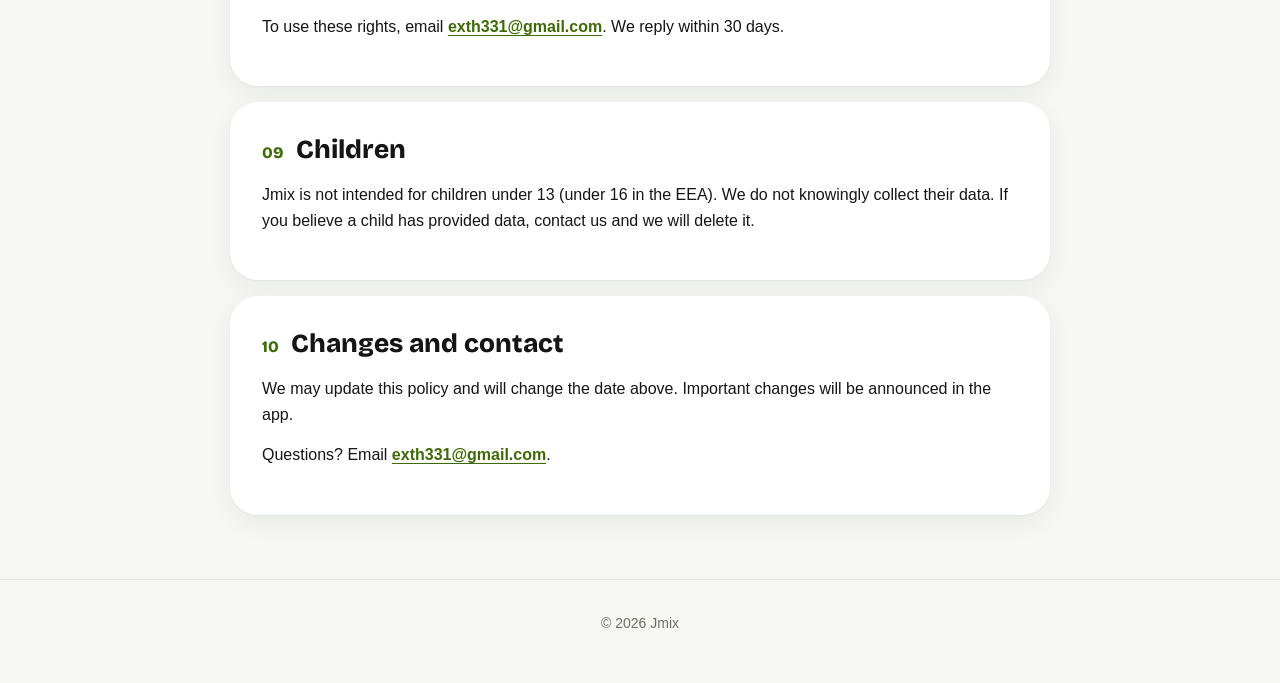
==== commit c6ab3fa5: "Clarify where to manage AI and ad consent" ====
--- a/index.html
+++ b/index.html
@@ -67,7 +67,7 @@
           <p>Jmix uses <strong>Google Gemini</strong>, a third-party AI service, through Google Cloud Vertex AI.</p>
           <div class="callout" role="note">
             <span class="callout-icon" aria-hidden="true">i</span>
-            <p><strong>Nothing is sent to AI without your permission.</strong> Before the first request, Jmix shows what will be sent and asks you to allow it. You can withdraw permission at any time in the app settings.</p>
+            <p><strong>Nothing is sent to AI without your permission.</strong> Before the first request, Jmix shows what will be sent and asks you to allow it. You can withdraw permission at any time in <strong>Jmix &gt; Profile &gt; AI personalization</strong>.</p>
           </div>
           <ul>
             <li><strong>What is sent:</strong> your desired role, your typical day text and the chosen career.</li>
@@ -82,7 +82,7 @@
           <p>The free version shows ads from Google AdMob. Premium has no ads.</p>
           <ul>
             <li>iOS asks for your permission before any tracking. You can change it in iOS Settings &gt; Privacy &amp; Security &gt; Tracking.</li>
-            <li>In the EEA, UK and some US states, you can manage ad consent or opt out of personalized ads in Jmix Settings &gt; Privacy choices.</li>
+            <li>In the EEA, UK and some US states, you can manage ad consent or opt out of personalized ads in Jmix &gt; Profile &gt; Privacy choices.</li>
           </ul>
         </section>
 
